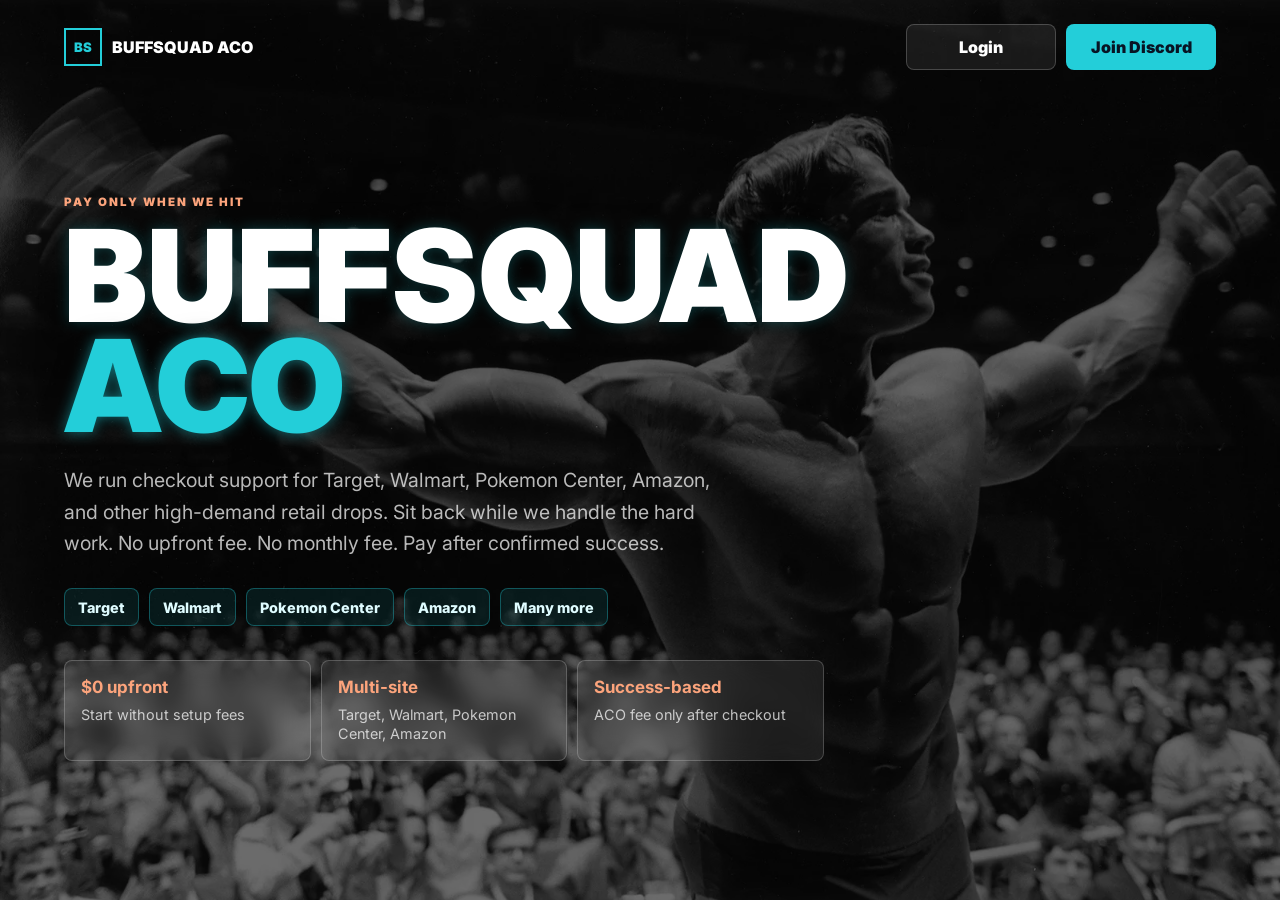
==== index.html @ 4536eaec "Update hero copy" ====
<!DOCTYPE html>
<html lang="en">
<head>
  <meta charset="UTF-8">
  <meta name="viewport" content="width=device-width, initial-scale=1.0">
  <title>BUFFSQUAD ACO | Retail Checkout Support</title>
  <meta name="description" content="BUFFSQUAD ACO provides pay-after-success checkout support for Target, Walmart, Pokemon Center, and other high-demand retail releases.">
  <link rel="preconnect" href="https://fonts.googleapis.com">
  <link rel="preconnect" href="https://fonts.gstatic.com" crossorigin>
  <link href="https://fonts.googleapis.com/css2?family=Inter:wght@500;600;700;800;900&display=swap" rel="stylesheet">
  <link rel="stylesheet" href="styles.css">
</head>
<body>
  <main class="home">
    <img class="banner" src="assets/arnold-banner.png" alt="Arnold Schwarzenegger celebrating on a bodybuilding stage in front of a crowd">
    <div class="shade"></div>

    <header class="topbar">
      <a class="brand" href="#" aria-label="BUFFSQUAD ACO home">
        <span class="brand-mark">BS</span>
        <span>BUFFSQUAD ACO</span>
      </a>
      <div class="top-actions">
        <a class="button ghost top-cta" href="#">Login</a>
        <a class="button primary top-cta" href="https://discord.gg/fgA3vs4r" target="_blank" rel="noreferrer">Join Discord</a>
      </div>
    </header>

    <section class="hero" aria-labelledby="hero-title">
      <p class="eyebrow">Pay only when we hit</p>
      <h1 id="hero-title">BUFFSQUAD <span>ACO</span></h1>
      <p class="hero-copy">We run checkout support for Target, Walmart, Pokemon Center, Amazon, and other high-demand retail drops. Sit back while we handle the hard work. No upfront fee. No monthly fee. Pay after confirmed success.</p>

      <div class="site-row" aria-label="Target retailers">
        <span>Target</span>
        <span>Walmart</span>
        <span>Pokemon Center</span>
        <span>Amazon</span>
        <span>Many more</span>
      </div>

      <div class="proof-row" aria-label="BUFFSQUAD benefits">
        <div>
          <strong>$0 upfront</strong>
          <span>Start without setup fees</span>
        </div>
        <div>
          <strong>Multi-site</strong>
          <span>Target, Walmart, Pokemon Center, Amazon</span>
        </div>
        <div>
          <strong>Success-based</strong>
          <span>ACO fee only after checkout</span>
        </div>
      </div>
    </section>

  </main>
</body>
</html>
---- styles.css ----
:root {
  --ink: #081424;
  --cyan: #23ced9;
  --peach: #fca47c;
  --white: #ffffff;
  --soft: rgba(255, 255, 255, 0.72);
  --line: rgba(255, 255, 255, 0.2);
  --radius: 8px;
}

* {
  box-sizing: border-box;
}

html,
body {
  min-height: 100%;
}

body {
  margin: 0;
  font-family: Inter, Arial, sans-serif;
  background: var(--ink);
  color: var(--white);
}

a {
  color: inherit;
  text-decoration: none;
}

.home {
  position: relative;
  min-height: 100vh;
  overflow: hidden;
  display: grid;
  grid-template-rows: auto 1fr auto;
  padding: 24px clamp(18px, 5vw, 64px);
}

.banner,
.shade {
  position: fixed;
  inset: 0;
  width: 100%;
  height: 100%;
}

.banner {
  object-fit: cover;
  object-position: center 38%;
}

.shade {
  background: rgba(0, 0, 0, 0.58);
}

.topbar,
.hero {
  position: relative;
  z-index: 1;
}

.topbar {
  display: flex;
  align-items: center;
  justify-content: space-between;
  gap: 18px;
}

.top-actions {
  display: flex;
  align-items: center;
  gap: 10px;
}

.brand {
  display: inline-flex;
  align-items: center;
  gap: 10px;
  font-weight: 900;
}

.brand-mark {
  display: inline-grid;
  width: 38px;
  height: 38px;
  place-items: center;
  border: 2px solid var(--cyan);
  color: var(--cyan);
  font-size: 0.82rem;
}

.button {
  display: inline-flex;
  align-items: center;
  justify-content: center;
  min-height: 46px;
  border-radius: var(--radius);
  font-weight: 900;
}

.hero {
  align-self: center;
  width: min(860px, 100%);
  padding: 44px 0 34px;
}

.eyebrow {
  margin: 0 0 12px;
  color: var(--peach);
  font-size: 0.72rem;
  font-weight: 900;
  text-transform: uppercase;
  letter-spacing: 0.18em;
  text-shadow: 0 2px 12px rgba(0, 0, 0, 0.45);
}

h1 {
  max-width: 820px;
  margin: 0;
  font-size: clamp(4rem, 10vw, 8.8rem);
  line-height: 0.86;
  letter-spacing: 0;
  font-weight: 900;
  text-shadow:
    0 0 14px rgba(35, 206, 217, 0.28),
    0 4px 26px rgba(0, 0, 0, 0.58);
}

h1 span {
  color: var(--cyan);
  text-shadow:
    0 0 14px rgba(35, 206, 217, 0.55),
    0 4px 26px rgba(0, 0, 0, 0.58);
}

.hero-copy {
  max-width: 660px;
  margin: 24px 0 0;
  color: var(--soft);
  font-size: clamp(1rem, 1.8vw, 1.22rem);
  line-height: 1.62;
}

.site-row,
.proof-row {
  display: flex;
  flex-wrap: wrap;
  gap: 10px;
}

.site-row {
  margin-top: 28px;
}

.site-row span {
  min-height: 38px;
  display: inline-flex;
  align-items: center;
  padding: 0 13px;
  border: 1px solid rgba(35, 206, 217, 0.34);
  border-radius: var(--radius);
  background: rgba(35, 206, 217, 0.1);
  color: #dffcff;
  font-size: 0.9rem;
  font-weight: 800;
}

.button {
  min-width: 150px;
  padding: 0 20px;
}

.button.primary {
  color: var(--ink);
  background: var(--cyan);
}

.button.ghost {
  color: var(--white);
  border: 1px solid var(--line);
  background: rgba(255, 255, 255, 0.08);
}

.proof-row {
  width: min(760px, 100%);
  margin-top: 34px;
}

.proof-row div {
  flex: 1 1 190px;
  min-height: 96px;
  padding: 16px;
  border: 1px solid var(--line);
  border-radius: var(--radius);
  background: rgba(255, 255, 255, 0.08);
  backdrop-filter: blur(12px);
}

.proof-row strong,
.proof-row span {
  display: block;
}

.proof-row strong {
  color: var(--peach);
  font-size: 1.06rem;
}

.proof-row span {
  margin-top: 8px;
  color: var(--soft);
  font-size: 0.9rem;
  line-height: 1.35;
}

@media (max-width: 720px) {
  .home {
    min-height: 100svh;
    overflow: auto;
    padding: 18px;
  }

  .banner,
  .shade {
    position: absolute;
  }

  .topbar {
    align-items: flex-start;
  }

  .brand {
    max-width: 190px;
  }

  .top-actions {
    gap: 8px;
  }

  .top-cta {
    min-width: auto;
    min-height: 40px;
    padding: 0 12px;
    font-size: 0.86rem;
  }

  .hero {
    padding: 56px 0 28px;
  }

  h1 {
    font-size: clamp(3.4rem, 18vw, 5.6rem);
  }

  .hero-copy {
    margin-top: 18px;
  }

  .site-row span {
    min-height: 36px;
    font-size: 0.84rem;
  }

  .proof-row {
    margin-top: 24px;
  }

}
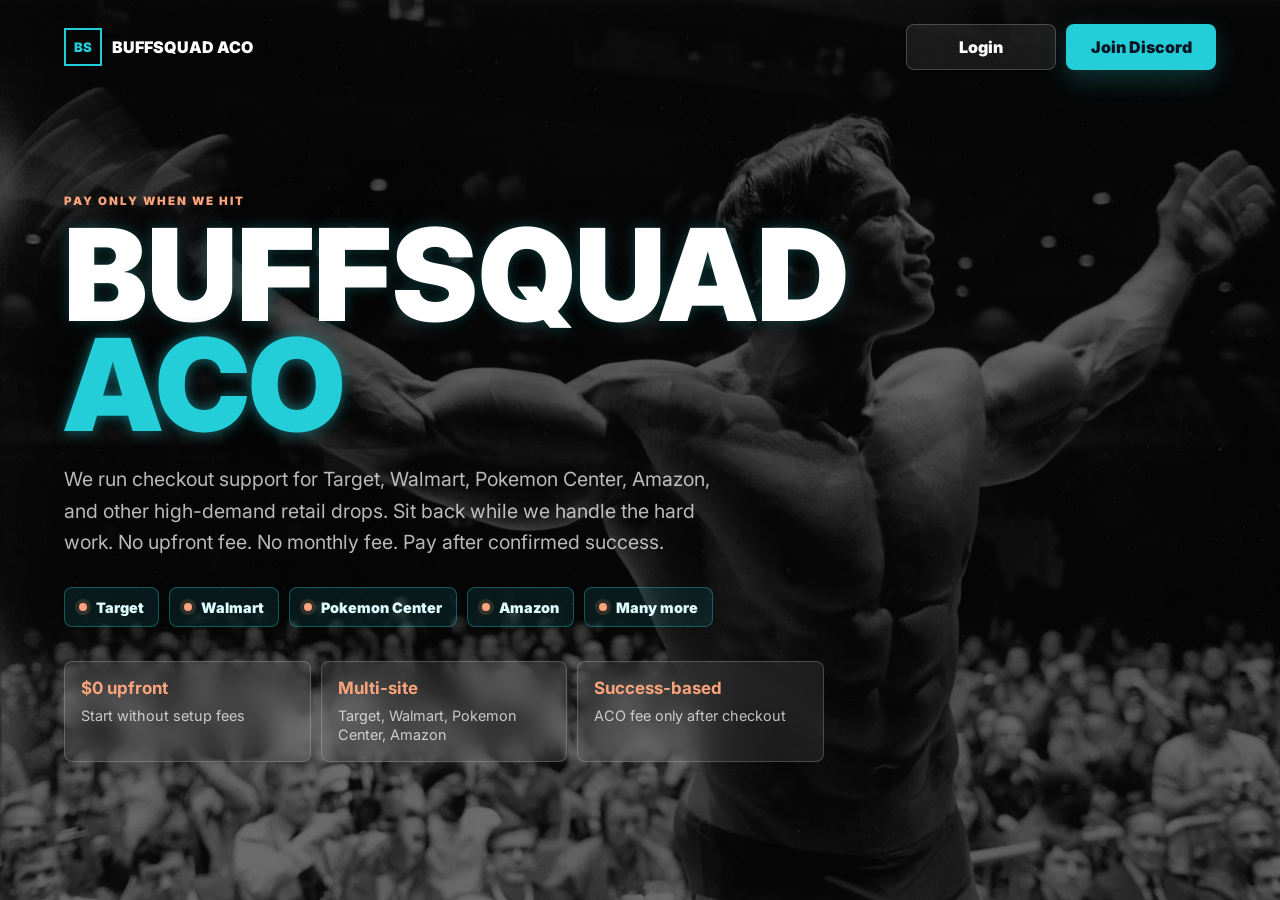
==== commit f8bf2fb2: "Polish retailer pills and header buttons" ====
--- a/index.html
+++ b/index.html
@@ -32,11 +32,11 @@
       <p class="hero-copy">We run checkout support for Target, Walmart, Pokemon Center, Amazon, and other high-demand retail drops. Sit back while we handle the hard work. No upfront fee. No monthly fee. Pay after confirmed success.</p>
 
       <div class="site-row" aria-label="Target retailers">
-        <span>Target</span>
-        <span>Walmart</span>
-        <span>Pokemon Center</span>
-        <span>Amazon</span>
-        <span>Many more</span>
+        <span><i></i>Target</span>
+        <span><i></i>Walmart</span>
+        <span><i></i>Pokemon Center</span>
+        <span><i></i>Amazon</span>
+        <span><i></i>Many more</span>
       </div>
 
       <div class="proof-row" aria-label="BUFFSQUAD benefits">
--- a/styles.css
+++ b/styles.css
@@ -98,6 +98,7 @@
   min-height: 46px;
   border-radius: var(--radius);
   font-weight: 900;
+  transition: transform 160ms ease, box-shadow 160ms ease, background 160ms ease, border-color 160ms ease, color 160ms ease;
 }
 
 .hero {
@@ -155,16 +156,32 @@
 }
 
 .site-row span {
-  min-height: 38px;
+  min-height: 40px;
   display: inline-flex;
   align-items: center;
-  padding: 0 13px;
-  border: 1px solid rgba(35, 206, 217, 0.34);
+  gap: 9px;
+  padding: 0 14px;
+  border: 1px solid rgba(35, 206, 217, 0.36);
   border-radius: var(--radius);
   background: rgba(35, 206, 217, 0.1);
   color: #dffcff;
   font-size: 0.9rem;
-  font-weight: 800;
+  font-weight: 900;
+  transition: transform 160ms ease, border-color 160ms ease, background 160ms ease;
+}
+
+.site-row span:hover {
+  transform: translateY(-2px);
+  border-color: rgba(35, 206, 217, 0.72);
+  background: rgba(35, 206, 217, 0.14);
+}
+
+.site-row i {
+  width: 8px;
+  height: 8px;
+  border-radius: 50%;
+  background: var(--peach);
+  box-shadow: 0 0 0 4px rgba(252, 164, 124, 0.16);
 }
 
 .button {
@@ -175,12 +192,41 @@
 .button.primary {
   color: var(--ink);
   background: var(--cyan);
+  box-shadow: 0 10px 26px rgba(35, 206, 217, 0.22);
+  animation: discord-pulse 2.8s ease-in-out infinite;
 }
 
 .button.ghost {
   color: var(--white);
   border: 1px solid var(--line);
   background: rgba(255, 255, 255, 0.08);
+}
+
+.button:hover {
+  transform: translateY(-2px);
+}
+
+.button.primary:hover {
+  background: #47dce5;
+  box-shadow: 0 15px 36px rgba(35, 206, 217, 0.34);
+  animation-play-state: paused;
+}
+
+.button.ghost:hover {
+  color: var(--cyan);
+  border-color: rgba(35, 206, 217, 0.58);
+  background: rgba(35, 206, 217, 0.12);
+}
+
+@keyframes discord-pulse {
+  0%,
+  100% {
+    box-shadow: 0 10px 26px rgba(35, 206, 217, 0.22);
+  }
+
+  50% {
+    box-shadow: 0 10px 30px rgba(35, 206, 217, 0.44), 0 0 0 5px rgba(35, 206, 217, 0.1);
+  }
 }
 
 .proof-row {
@@ -219,7 +265,7 @@
   .home {
     min-height: 100svh;
     overflow: auto;
-    padding: 18px;
+    padding: 16px;
   }
 
   .banner,
@@ -227,44 +273,106 @@
     position: absolute;
   }
 
+  .banner {
+    object-position: 58% center;
+  }
+
+  .shade {
+    background: rgba(0, 0, 0, 0.64);
+  }
+
   .topbar {
-    align-items: flex-start;
+    align-items: center;
+    gap: 12px;
   }
 
   .brand {
-    max-width: 190px;
+    min-width: 0;
+    max-width: 174px;
+    gap: 8px;
+    font-size: 0.88rem;
+    line-height: 1.05;
+  }
+
+  .brand-mark {
+    width: 34px;
+    height: 34px;
+    flex: 0 0 34px;
+    font-size: 0.72rem;
   }
 
   .top-actions {
-    gap: 8px;
+    flex: 0 0 auto;
+    gap: 6px;
   }
 
   .top-cta {
     min-width: auto;
-    min-height: 40px;
-    padding: 0 12px;
-    font-size: 0.86rem;
+    min-height: 38px;
+    padding: 0 10px;
+    font-size: 0.8rem;
+    white-space: nowrap;
   }
 
   .hero {
-    padding: 56px 0 28px;
+    align-self: start;
+    padding: clamp(74px, 13vh, 112px) 0 22px;
+  }
+
+  .eyebrow {
+    margin-bottom: 0;
+    font-size: 0.64rem;
+    letter-spacing: 0.16em;
+    transform: translateY(8px);
   }
 
   h1 {
-    font-size: clamp(3.4rem, 18vw, 5.6rem);
+    max-width: 100%;
+    font-size: clamp(3rem, 15.5vw, 4.8rem);
+    line-height: 0.9;
   }
 
   .hero-copy {
-    margin-top: 18px;
+    max-width: 35rem;
+    margin-top: 16px;
+    font-size: 0.96rem;
+    line-height: 1.52;
+  }
+
+  .site-row {
+    gap: 8px;
+    margin-top: 20px;
   }
 
   .site-row span {
-    min-height: 36px;
-    font-size: 0.84rem;
+    min-height: 34px;
+    padding: 0 10px;
+    font-size: 0.78rem;
+  }
+
+  .site-row i {
+    width: 7px;
+    height: 7px;
   }
 
   .proof-row {
-    margin-top: 24px;
-  }
-
-}
+    display: grid;
+    grid-template-columns: 1fr;
+    gap: 8px;
+    margin-top: 20px;
+  }
+
+  .proof-row div {
+    min-height: auto;
+    padding: 12px;
+  }
+
+  .proof-row strong {
+    font-size: 0.94rem;
+  }
+
+  .proof-row span {
+    margin-top: 5px;
+    font-size: 0.82rem;
+  }
+}
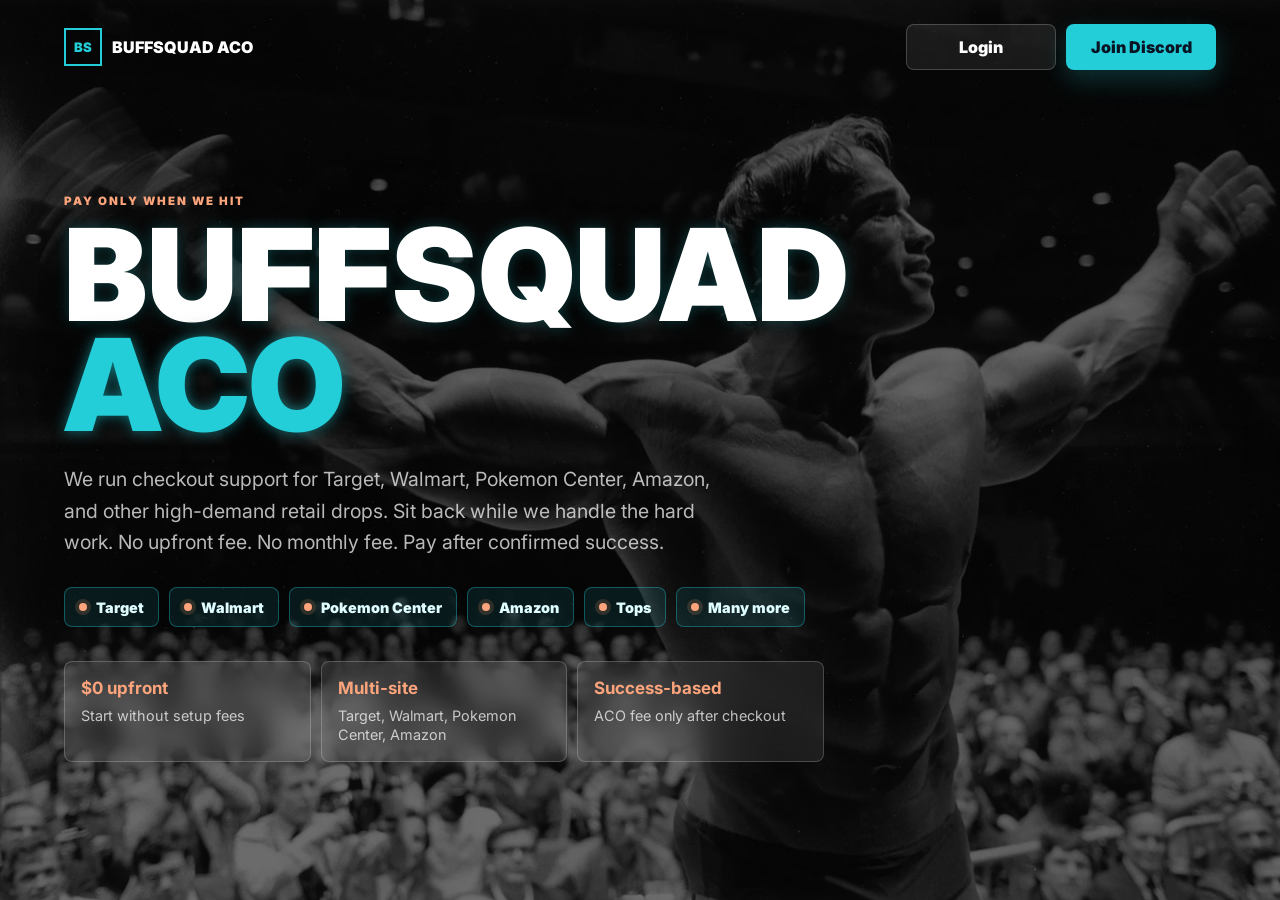
==== commit 867b9e56: "Add Tops retailer pill" ====
--- a/index.html
+++ b/index.html
@@ -36,6 +36,7 @@
         <span><i></i>Walmart</span>
         <span><i></i>Pokemon Center</span>
         <span><i></i>Amazon</span>
+        <span><i></i>Tops</span>
         <span><i></i>Many more</span>
       </div>
 
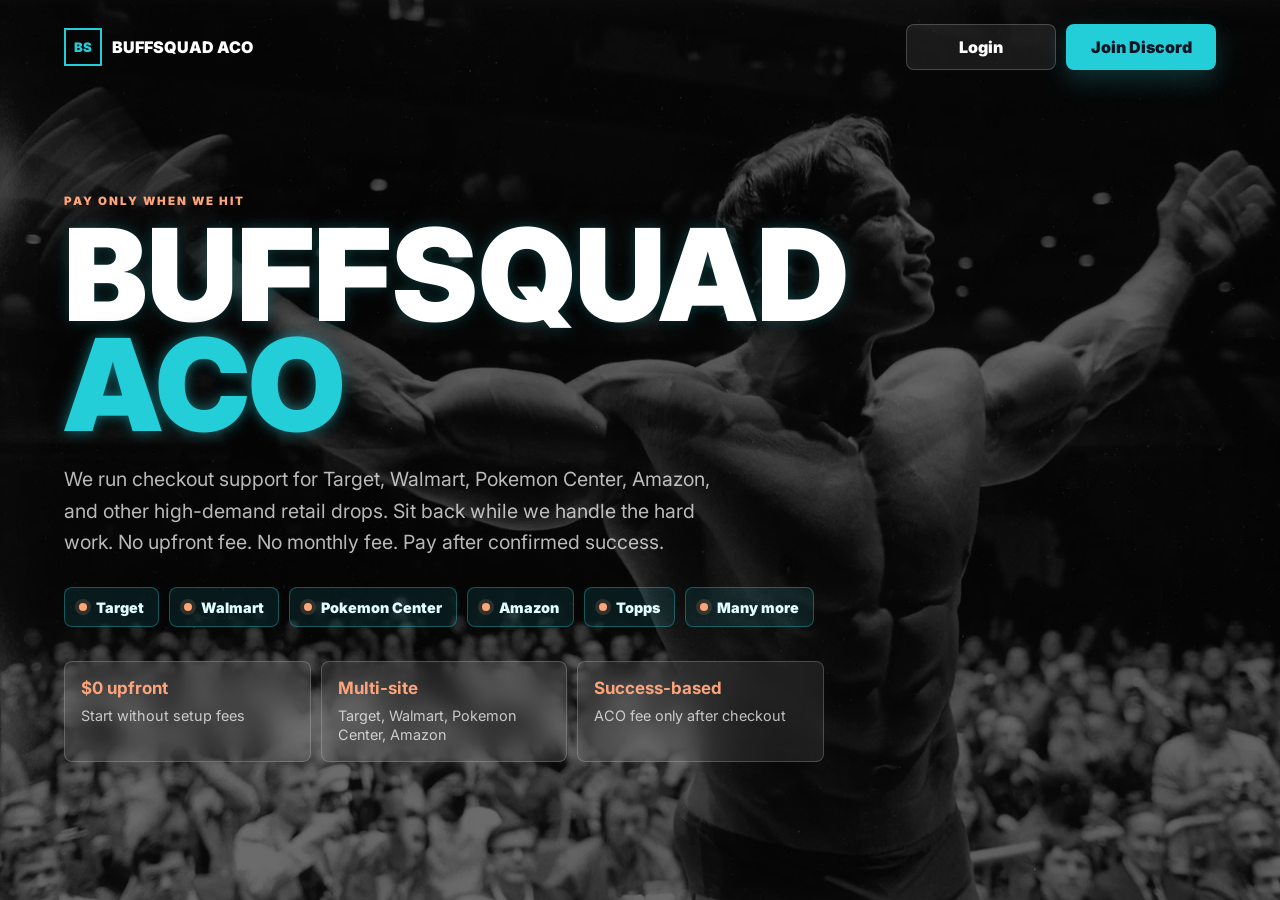
==== commit cb846507: "Fix Topps retailer name" ====
--- a/index.html
+++ b/index.html
@@ -36,7 +36,7 @@
         <span><i></i>Walmart</span>
         <span><i></i>Pokemon Center</span>
         <span><i></i>Amazon</span>
-        <span><i></i>Tops</span>
+        <span><i></i>Topps</span>
         <span><i></i>Many more</span>
       </div>
 
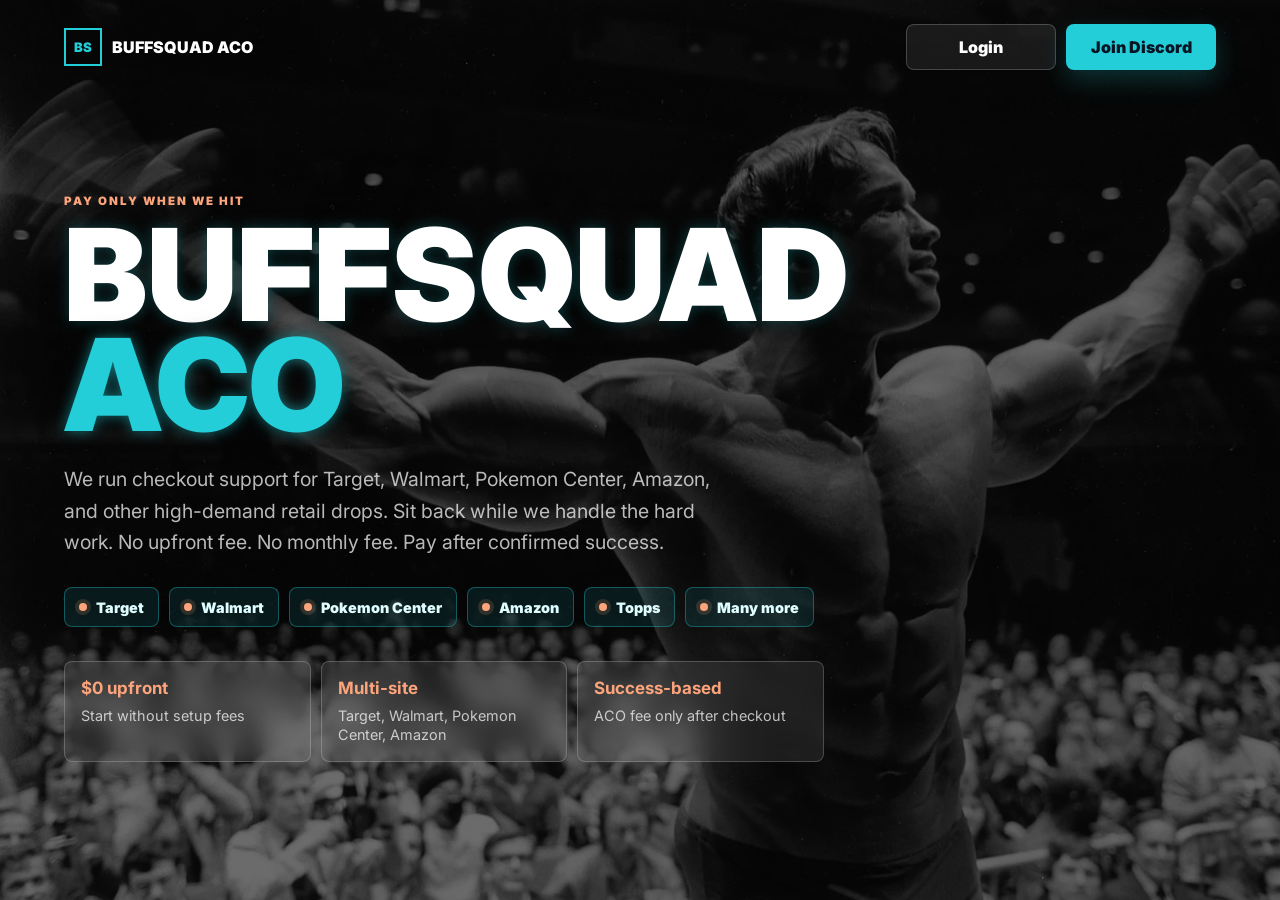
==== commit 78127e34: "Add background animation" ====
--- a/index.html
+++ b/index.html
@@ -14,6 +14,7 @@
   <main class="home">
     <img class="banner" src="assets/arnold-banner.png" alt="Arnold Schwarzenegger celebrating on a bodybuilding stage in front of a crowd">
     <div class="shade"></div>
+    <div class="light-sweep" aria-hidden="true"></div>
 
     <header class="topbar">
       <a class="brand" href="#" aria-label="BUFFSQUAD ACO home">
--- a/styles.css
+++ b/styles.css
@@ -39,7 +39,8 @@
 }
 
 .banner,
-.shade {
+.shade,
+.light-sweep {
   position: fixed;
   inset: 0;
   width: 100%;
@@ -49,10 +50,19 @@
 .banner {
   object-fit: cover;
   object-position: center 38%;
+  transform: scale(1.02);
+  animation: banner-drift 18s ease-in-out infinite alternate;
 }
 
 .shade {
   background: rgba(0, 0, 0, 0.58);
+}
+
+.light-sweep {
+  pointer-events: none;
+  background: linear-gradient(105deg, transparent 0%, transparent 42%, rgba(35, 206, 217, 0.18) 48%, rgba(255, 255, 255, 0.08) 50%, transparent 56%, transparent 100%);
+  transform: translateX(-120%);
+  animation: light-sweep 7s ease-in-out infinite;
 }
 
 .topbar,
@@ -261,6 +271,42 @@
   line-height: 1.35;
 }
 
+@keyframes light-sweep {
+  0%,
+  42% {
+    transform: translateX(-120%);
+    opacity: 0;
+  }
+
+  52% {
+    opacity: 1;
+  }
+
+  68%,
+  100% {
+    transform: translateX(120%);
+    opacity: 0;
+  }
+}
+
+@keyframes banner-drift {
+  from {
+    transform: scale(1.02) translate3d(0, 0, 0);
+  }
+
+  to {
+    transform: scale(1.07) translate3d(-14px, -6px, 0);
+  }
+}
+
+@media (prefers-reduced-motion: reduce) {
+  .banner,
+  .button.primary,
+  .light-sweep {
+    animation: none;
+  }
+}
+
 @media (max-width: 720px) {
   .home {
     min-height: 100svh;
@@ -269,7 +315,8 @@
   }
 
   .banner,
-  .shade {
+  .shade,
+  .light-sweep {
     position: absolute;
   }
 
